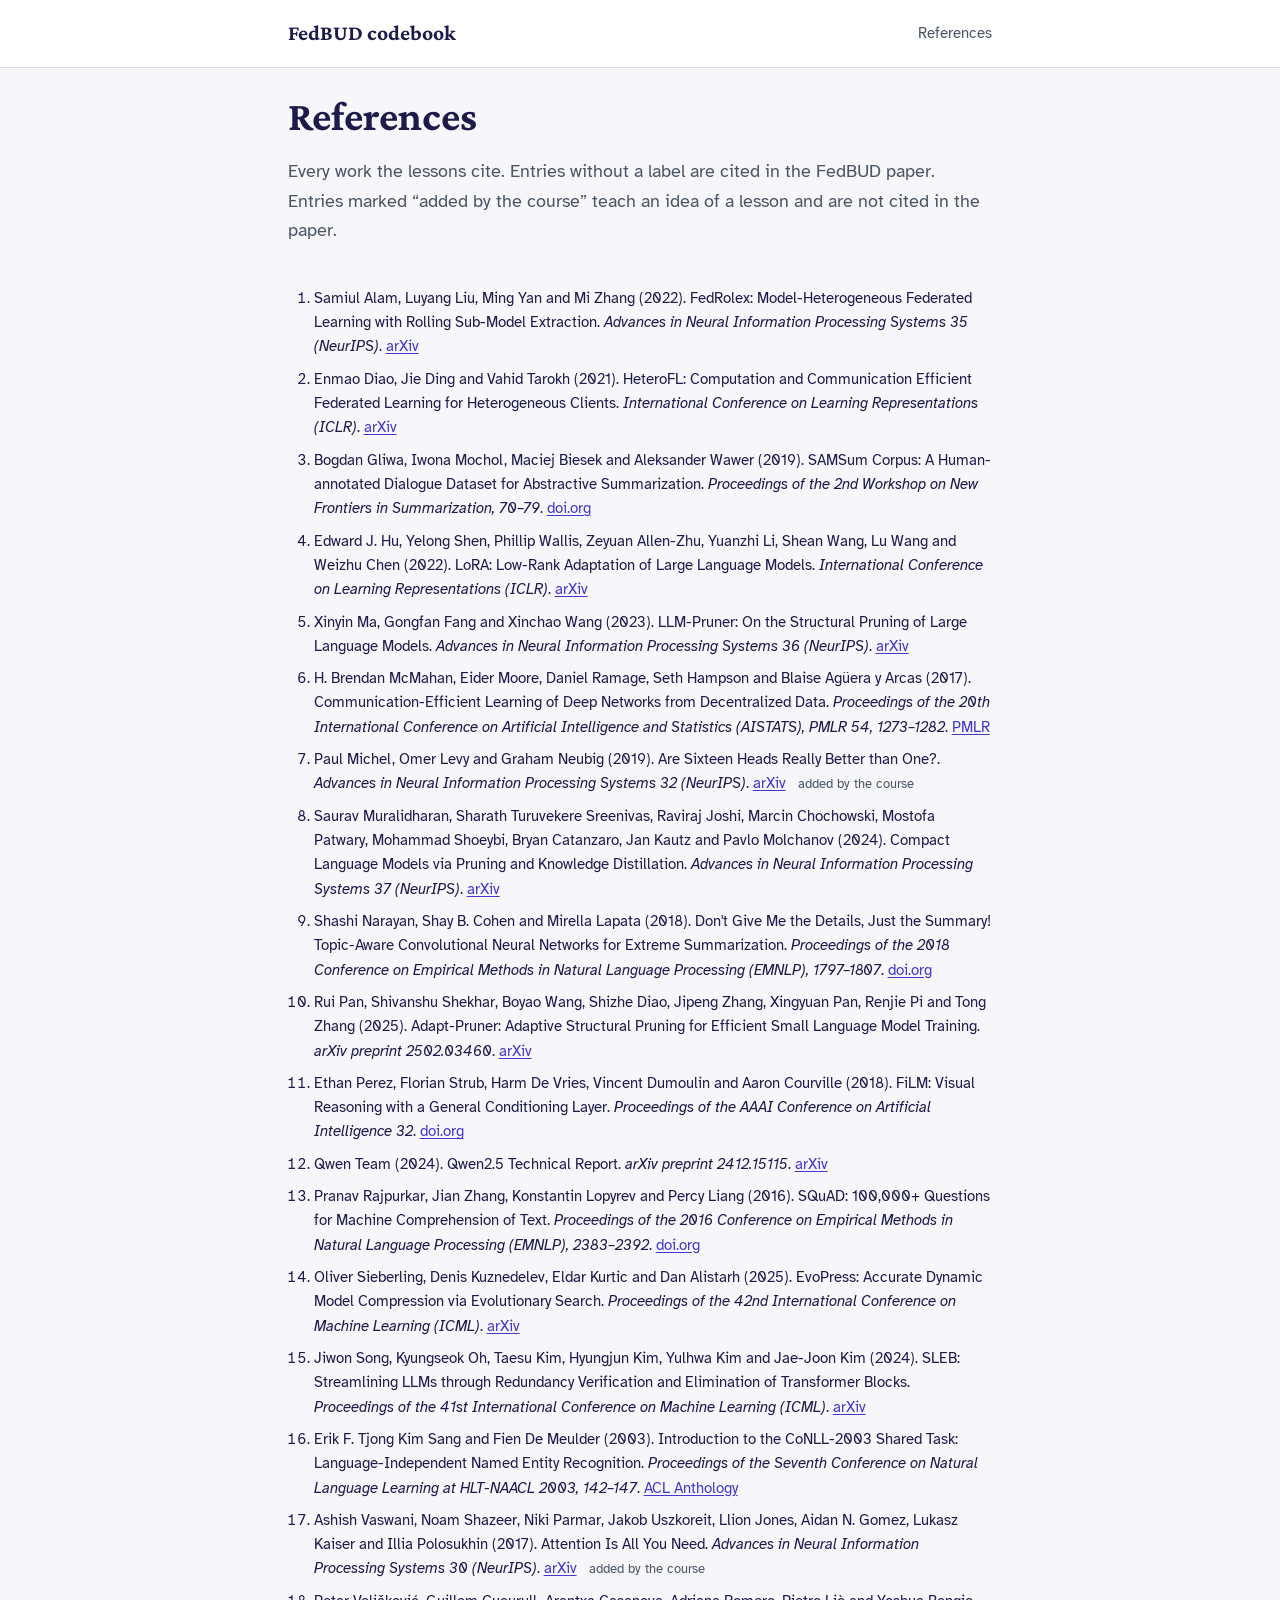
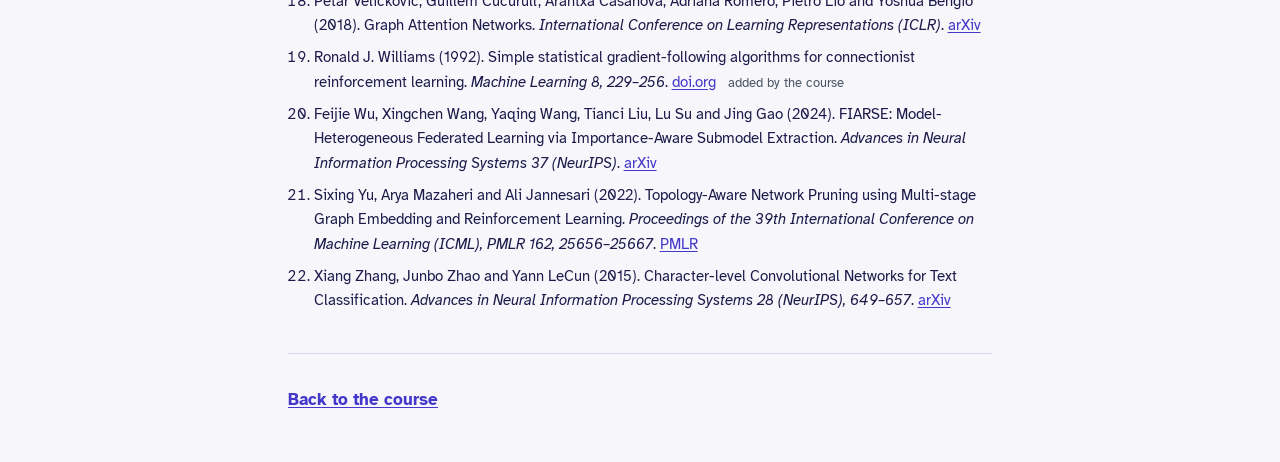
==== references.html @ 4c8d2fe1 "Round 3: a live figure in every lesson and verified citations - assets/js/anim.js: one engine for th" ====
<!doctype html>
<html lang="en">
<head>
<meta charset="utf-8">
<meta name="viewport" content="width=device-width, initial-scale=1">
<title>References | FedBUD codebook</title>
<meta name="description" content="Every work the FedBUD codebook cites, with links.">
<link rel="icon" type="image/svg+xml" href="assets/favicon.svg">
<link rel="preconnect" href="https://fonts.googleapis.com">
<link rel="preconnect" href="https://fonts.gstatic.com" crossorigin>
<link rel="stylesheet" href="https://fonts.googleapis.com/css2?family=Atkinson+Hyperlegible:wght@400;700&family=Crimson+Pro:wght@600;700&display=swap">
<link rel="stylesheet" href="assets/css/style.css">
</head>
<body>
<a class="skip-link" href="#main">Skip to the references</a>
<header class="site-header"><div class="inner">
  <a class="site-title" href="index.html">FedBUD codebook</a>
  <span class="lesson-count">References</span>
</div></header>

<main id="main">
  <h1>References</h1>
  <p class="lead">Every work the lessons cite. Entries without a label are cited in the FedBUD paper. Entries marked “added by the course” teach an idea of a lesson and are not cited in the paper.</p>
  <section class="references" aria-label="All references">
  <ol>
    <li id="ref-alam2022fedrolex">Samiul Alam, Luyang Liu, Ming Yan and Mi Zhang (2022). FedRolex: Model-Heterogeneous Federated Learning with Rolling Sub-Model Extraction. <em>Advances in Neural Information Processing Systems 35 (NeurIPS)</em>. <a href="https://arxiv.org/abs/2212.01548">arXiv</a></li>
    <li id="ref-diao2021heterofl">Enmao Diao, Jie Ding and Vahid Tarokh (2021). HeteroFL: Computation and Communication Efficient Federated Learning for Heterogeneous Clients. <em>International Conference on Learning Representations (ICLR)</em>. <a href="https://arxiv.org/abs/2010.01264">arXiv</a></li>
    <li id="ref-gliwa2019samsum">Bogdan Gliwa, Iwona Mochol, Maciej Biesek and Aleksander Wawer (2019). SAMSum Corpus: A Human-annotated Dialogue Dataset for Abstractive Summarization. <em>Proceedings of the 2nd Workshop on New Frontiers in Summarization, 70–79</em>. <a href="https://doi.org/10.18653/v1/D19-5409">doi.org</a></li>
    <li id="ref-hu2022lora">Edward J. Hu, Yelong Shen, Phillip Wallis, Zeyuan Allen-Zhu, Yuanzhi Li, Shean Wang, Lu Wang and Weizhu Chen (2022). LoRA: Low-Rank Adaptation of Large Language Models. <em>International Conference on Learning Representations (ICLR)</em>. <a href="https://arxiv.org/abs/2106.09685">arXiv</a></li>
    <li id="ref-ma2023llmpruner">Xinyin Ma, Gongfan Fang and Xinchao Wang (2023). LLM-Pruner: On the Structural Pruning of Large Language Models. <em>Advances in Neural Information Processing Systems 36 (NeurIPS)</em>. <a href="https://arxiv.org/abs/2305.11627">arXiv</a></li>
    <li id="ref-mcmahan2017">H. Brendan McMahan, Eider Moore, Daniel Ramage, Seth Hampson and Blaise Agüera y Arcas (2017). Communication-Efficient Learning of Deep Networks from Decentralized Data. <em>Proceedings of the 20th International Conference on Artificial Intelligence and Statistics (AISTATS), PMLR 54, 1273–1282</em>. <a href="https://proceedings.mlr.press/v54/mcmahan17a.html">PMLR</a></li>
    <li id="ref-michel2019heads">Paul Michel, Omer Levy and Graham Neubig (2019). Are Sixteen Heads Really Better than One?. <em>Advances in Neural Information Processing Systems 32 (NeurIPS)</em>. <a href="https://arxiv.org/abs/1905.10650">arXiv</a> <span class=ref-origin>added by the course</span></li>
    <li id="ref-muralidharan2024minitron">Saurav Muralidharan, Sharath Turuvekere Sreenivas, Raviraj Joshi, Marcin Chochowski, Mostofa Patwary, Mohammad Shoeybi, Bryan Catanzaro, Jan Kautz and Pavlo Molchanov (2024). Compact Language Models via Pruning and Knowledge Distillation. <em>Advances in Neural Information Processing Systems 37 (NeurIPS)</em>. <a href="https://arxiv.org/abs/2407.14679">arXiv</a></li>
    <li id="ref-narayan2018xsum">Shashi Narayan, Shay B. Cohen and Mirella Lapata (2018). Don&#x27;t Give Me the Details, Just the Summary! Topic-Aware Convolutional Neural Networks for Extreme Summarization. <em>Proceedings of the 2018 Conference on Empirical Methods in Natural Language Processing (EMNLP), 1797–1807</em>. <a href="https://doi.org/10.18653/v1/D18-1206">doi.org</a></li>
    <li id="ref-pan2025adaptpruner">Rui Pan, Shivanshu Shekhar, Boyao Wang, Shizhe Diao, Jipeng Zhang, Xingyuan Pan, Renjie Pi and Tong Zhang (2025). Adapt-Pruner: Adaptive Structural Pruning for Efficient Small Language Model Training. <em>arXiv preprint 2502.03460</em>. <a href="https://arxiv.org/abs/2502.03460">arXiv</a></li>
    <li id="ref-perez2018film">Ethan Perez, Florian Strub, Harm De Vries, Vincent Dumoulin and Aaron Courville (2018). FiLM: Visual Reasoning with a General Conditioning Layer. <em>Proceedings of the AAAI Conference on Artificial Intelligence 32</em>. <a href="https://doi.org/10.1609/aaai.v32i1.11671">doi.org</a></li>
    <li id="ref-qwen2024">Qwen Team (2024). Qwen2.5 Technical Report. <em>arXiv preprint 2412.15115</em>. <a href="https://arxiv.org/abs/2412.15115">arXiv</a></li>
    <li id="ref-rajpurkar2016squad">Pranav Rajpurkar, Jian Zhang, Konstantin Lopyrev and Percy Liang (2016). SQuAD: 100,000+ Questions for Machine Comprehension of Text. <em>Proceedings of the 2016 Conference on Empirical Methods in Natural Language Processing (EMNLP), 2383–2392</em>. <a href="https://doi.org/10.18653/v1/D16-1264">doi.org</a></li>
    <li id="ref-sieberling2025evopress">Oliver Sieberling, Denis Kuznedelev, Eldar Kurtic and Dan Alistarh (2025). EvoPress: Accurate Dynamic Model Compression via Evolutionary Search. <em>Proceedings of the 42nd International Conference on Machine Learning (ICML)</em>. <a href="https://arxiv.org/abs/2410.14649">arXiv</a></li>
    <li id="ref-song2024sleb">Jiwon Song, Kyungseok Oh, Taesu Kim, Hyungjun Kim, Yulhwa Kim and Jae-Joon Kim (2024). SLEB: Streamlining LLMs through Redundancy Verification and Elimination of Transformer Blocks. <em>Proceedings of the 41st International Conference on Machine Learning (ICML)</em>. <a href="https://arxiv.org/abs/2402.09025">arXiv</a></li>
    <li id="ref-tjong2003conll">Erik F. Tjong Kim Sang and Fien De Meulder (2003). Introduction to the CoNLL-2003 Shared Task: Language-Independent Named Entity Recognition. <em>Proceedings of the Seventh Conference on Natural Language Learning at HLT-NAACL 2003, 142–147</em>. <a href="https://aclanthology.org/W03-0419/">ACL Anthology</a></li>
    <li id="ref-vaswani2017">Ashish Vaswani, Noam Shazeer, Niki Parmar, Jakob Uszkoreit, Llion Jones, Aidan N. Gomez, Lukasz Kaiser and Illia Polosukhin (2017). Attention Is All You Need. <em>Advances in Neural Information Processing Systems 30 (NeurIPS)</em>. <a href="https://arxiv.org/abs/1706.03762">arXiv</a> <span class=ref-origin>added by the course</span></li>
    <li id="ref-velickovic2018gat">Petar Veličković, Guillem Cucurull, Arantxa Casanova, Adriana Romero, Pietro Liò and Yoshua Bengio (2018). Graph Attention Networks. <em>International Conference on Learning Representations (ICLR)</em>. <a href="https://arxiv.org/abs/1710.10903">arXiv</a></li>
    <li id="ref-williams1992reinforce">Ronald J. Williams (1992). Simple statistical gradient-following algorithms for connectionist reinforcement learning. <em>Machine Learning 8, 229–256</em>. <a href="https://doi.org/10.1007/BF00992696">doi.org</a> <span class=ref-origin>added by the course</span></li>
    <li id="ref-wu2024fiarse">Feijie Wu, Xingchen Wang, Yaqing Wang, Tianci Liu, Lu Su and Jing Gao (2024). FIARSE: Model-Heterogeneous Federated Learning via Importance-Aware Submodel Extraction. <em>Advances in Neural Information Processing Systems 37 (NeurIPS)</em>. <a href="https://arxiv.org/abs/2407.19389">arXiv</a></li>
    <li id="ref-yu2022gnnrl">Sixing Yu, Arya Mazaheri and Ali Jannesari (2022). Topology-Aware Network Pruning using Multi-stage Graph Embedding and Reinforcement Learning. <em>Proceedings of the 39th International Conference on Machine Learning (ICML), PMLR 162, 25656–25667</em>. <a href="https://proceedings.mlr.press/v162/yu22e.html">PMLR</a></li>
    <li id="ref-zhang2015agnews">Xiang Zhang, Junbo Zhao and Yann LeCun (2015). Character-level Convolutional Networks for Text Classification. <em>Advances in Neural Information Processing Systems 28 (NeurIPS), 649–657</em>. <a href="https://arxiv.org/abs/1509.01626">arXiv</a></li>
  </ol>
  </section>
  <nav class="lesson-nav" aria-label="Lessons">
    <a href="index.html">Back to the course</a>
  </nav>
</main>
</body>
</html>
---- assets/css/style.css ----
/* FedBUD codebook: one stylesheet for the index and every lesson.
   Style: minimal, light, content first. Headings in Crimson Pro, text in Atkinson Hyperlegible. */

:root {
  --color-primary: #4338ca;
  --color-primary-strong: #3730a3;
  --color-on-primary: #ffffff;
  --color-accent: #c2410c;
  --color-accent-soft: #ffedd5;
  --color-good: #15803d;
  --color-good-soft: #dcfce7;
  --color-bad: #b91c1c;
  --color-bad-soft: #fee2e2;
  --color-bg: #f7f7fb;
  --color-card: #ffffff;
  --color-text: #1e1b4b;
  --color-muted: #4b5563;
  --color-border: #d6d9ef;
  --color-code-bg: #f1f2f9;
  --client-1: #4338ca;
  --client-2: #c2410c;
  --client-3: #0f766e;
  --radius: 10px;
  --space-1: 4px;
  --space-2: 8px;
  --space-3: 16px;
  --space-4: 24px;
  --space-5: 40px;
  --font-head: "Crimson Pro", Georgia, "Times New Roman", serif;
  --font-body: "Atkinson Hyperlegible", "Segoe UI", system-ui, sans-serif;
  --font-code: ui-monospace, "Cascadia Code", Consolas, monospace;
  --measure: 46rem;
}

* { box-sizing: border-box; }

html { font-size: 100%; }

body {
  margin: 0;
  background: var(--color-bg);
  color: var(--color-text);
  font-family: var(--font-body);
  font-size: 1.0625rem;
  line-height: 1.6;
}

a { color: var(--color-primary); text-underline-offset: 2px; }
a:hover { color: var(--color-primary-strong); }

:focus-visible { outline: 3px solid var(--color-accent); outline-offset: 2px; border-radius: 4px; }

.skip-link {
  position: absolute; left: -999px; top: 0;
  background: var(--color-primary); color: var(--color-on-primary); padding: var(--space-2) var(--space-3);
}
.skip-link:focus { left: var(--space-3); top: var(--space-3); z-index: 10; }

/* ---------- page frame ---------- */
.site-header {
  background: var(--color-card);
  border-bottom: 1px solid var(--color-border);
}
.site-header .inner {
  max-width: var(--measure); margin: 0 auto; padding: var(--space-3);
  display: flex; align-items: center; justify-content: space-between; gap: var(--space-3); flex-wrap: wrap;
}
.site-title { font-family: var(--font-head); font-weight: 700; font-size: 1.35rem; text-decoration: none; color: var(--color-text); }
.lesson-count { color: var(--color-muted); font-size: 0.95rem; }

main { max-width: var(--measure); margin: 0 auto; padding: var(--space-4) var(--space-3) var(--space-5); }

h1, h2, h3 { font-family: var(--font-head); line-height: 1.2; margin: 0 0 var(--space-3); }
h1 { font-size: clamp(2rem, 5vw, 2.6rem); }
h2 { font-size: 1.6rem; margin-top: var(--space-5); }
h3 { font-size: 1.25rem; margin-top: var(--space-4); }
p { margin: 0 0 var(--space-3); }
.kicker { color: var(--color-accent); font-weight: 700; letter-spacing: 0.04em; text-transform: uppercase; font-size: 0.85rem; margin-bottom: var(--space-2); }
.lead { font-size: 1.15rem; color: var(--color-muted); }

/* ---------- cards ---------- */
.card {
  background: var(--color-card);
  border: 1px solid var(--color-border);
  border-radius: var(--radius);
  padding: var(--space-4);
  margin: var(--space-4) 0;
}
.card > :last-child { margin-bottom: 0; }
.card-title { font-family: var(--font-head); font-size: 1.3rem; font-weight: 700; margin: 0 0 var(--space-3); }

.term { font-weight: 700; }
.note { color: var(--color-muted); font-size: 0.95rem; }
.own-result { font-size: 0.9rem; color: var(--color-muted); font-style: italic; }

/* ---------- controls ---------- */
.control { margin: var(--space-3) 0; }
.control label { display: block; font-weight: 700; margin-bottom: var(--space-1); }
.control .row { display: flex; align-items: center; gap: var(--space-3); }
.control output { min-width: 6.5rem; font-variant-numeric: tabular-nums; font-weight: 700; color: var(--color-primary); }
input[type="range"] { flex: 1; min-width: 0; height: 44px; accent-color: var(--color-primary); cursor: pointer; }

.btn {
  display: inline-flex; align-items: center; justify-content: center; gap: var(--space-2);
  min-height: 44px; padding: 0 var(--space-3);
  border-radius: 8px; border: 1px solid var(--color-primary);
  background: var(--color-primary); color: var(--color-on-primary);
  font: inherit; font-weight: 700; cursor: pointer;
  transition: background-color 180ms ease, color 180ms ease;
}
.btn:hover { background: var(--color-primary-strong); }
.btn[disabled] { opacity: 0.55; cursor: not-allowed; }
.btn.secondary { background: var(--color-card); color: var(--color-primary); }
.btn.secondary:hover { background: var(--color-code-bg); }
.btn-row { display: flex; flex-wrap: wrap; gap: var(--space-2); margin: var(--space-3) 0; }

.toggle-grid { display: grid; grid-template-columns: repeat(auto-fill, minmax(44px, 1fr)); gap: var(--space-2); margin: var(--space-2) 0 var(--space-3); }
.toggle {
  min-height: 44px; border-radius: 8px; border: 2px solid var(--color-primary);
  background: var(--color-primary); color: var(--color-on-primary); font: inherit; font-weight: 700; cursor: pointer;
  transition: background-color 150ms ease, color 150ms ease;
}
.toggle[aria-pressed="false"] { background: var(--color-card); color: var(--color-muted); border-color: var(--color-border); text-decoration: line-through; }

/* ---------- meters and status ---------- */
.meter { margin: var(--space-2) 0 var(--space-3); }
.meter-label { display: flex; justify-content: space-between; gap: var(--space-2); font-size: 0.95rem; }
.meter-track { position: relative; height: 18px; background: var(--color-code-bg); border-radius: 9px; overflow: hidden; border: 1px solid var(--color-border); }
.meter-fill { height: 100%; background: var(--color-primary); border-radius: 9px; transition: width 200ms ease; }
.meter-fill.over { background: var(--color-bad); }
.meter-limit { position: absolute; top: -2px; bottom: -2px; width: 3px; background: var(--color-accent); }

.status { display: inline-block; padding: 2px 10px; border-radius: 999px; font-weight: 700; font-size: 0.9rem; white-space: nowrap; }
.status.good { background: var(--color-good-soft); color: var(--color-good); }
.status.bad { background: var(--color-bad-soft); color: var(--color-bad); }

.stats { display: grid; grid-template-columns: repeat(auto-fit, minmax(10rem, 1fr)); gap: var(--space-3); margin: var(--space-3) 0; }
.stat { background: var(--color-code-bg); border-radius: 8px; padding: var(--space-3); }
.stat .value { font-size: 1.5rem; font-weight: 700; font-variant-numeric: tabular-nums; }
.stat .label { color: var(--color-muted); font-size: 0.9rem; }

/* ---------- figures ---------- */
figure { margin: var(--space-3) 0; }
figcaption { color: var(--color-muted); font-size: 0.92rem; margin-top: var(--space-2); }
svg.chart { width: 100%; height: auto; display: block; }
svg.chart text { font-family: var(--font-body); font-size: 15px; fill: var(--color-muted); }
@media (max-width: 480px) { svg.chart text { font-size: 22px; } }
canvas { max-width: 100%; display: block; }

/* ---------- questions ---------- */
.question { border-left: 4px solid var(--color-accent); background: var(--color-card); border-radius: 0 var(--radius) var(--radius) 0; padding: var(--space-3) var(--space-4); margin: var(--space-3) 0; border-top: 1px solid var(--color-border); border-right: 1px solid var(--color-border); border-bottom: 1px solid var(--color-border); }
.question .q-label { font-weight: 700; color: var(--color-accent); font-size: 0.9rem; text-transform: uppercase; letter-spacing: 0.04em; }
.question .answer { margin-top: var(--space-3); padding: var(--space-3); background: var(--color-good-soft); border-radius: 8px; }
.question .answer[hidden] { display: none; }
.question input[type="text"], .question input[type="number"] {
  font: inherit; min-height: 44px; padding: 0 var(--space-2); border: 1px solid var(--color-border); border-radius: 8px; width: 9rem; max-width: 100%;
}
.choices { list-style: none; padding: 0; margin: var(--space-2) 0; }
.choices li { margin: var(--space-2) 0; }
.choices label { display: flex; gap: var(--space-2); align-items: flex-start; cursor: pointer; min-height: 44px; padding: var(--space-2); border-radius: 8px; border: 1px solid var(--color-border); }
.choices input { margin-top: 0.3rem; }
.feedback { font-weight: 700; margin-top: var(--space-2); }
.feedback.good { color: var(--color-good); }
.feedback.bad { color: var(--color-bad); }

/* ---------- code cells ---------- */
.codecell { border: 1px solid var(--color-border); border-radius: var(--radius); overflow: hidden; margin: var(--space-3) 0; background: var(--color-card); }
.codecell-head { display: flex; justify-content: space-between; align-items: center; gap: var(--space-2); padding: var(--space-2) var(--space-3); background: var(--color-code-bg); border-bottom: 1px solid var(--color-border); flex-wrap: wrap; }
.codecell-head .lang { font-family: var(--font-code); font-size: 0.85rem; color: var(--color-muted); }
.codecell textarea {
  display: block; width: 100%; min-height: 10rem; border: 0; resize: vertical;
  padding: var(--space-3); font-family: var(--font-code); font-size: 0.92rem; line-height: 1.5; color: var(--color-text); background: var(--color-card);
  tab-size: 4;
}
.codecell pre.out { margin: 0; padding: var(--space-3); border-top: 1px solid var(--color-border); background: #fbfbfe; font-family: var(--font-code); font-size: 0.9rem; white-space: pre-wrap; min-height: 2.5rem; }
.codecell pre.out.error { color: var(--color-bad); }

code { font-family: var(--font-code); background: var(--color-code-bg); padding: 1px 5px; border-radius: 4px; font-size: 0.92em; }

/* ---------- lesson navigation ---------- */
.lesson-nav { display: flex; justify-content: space-between; gap: var(--space-3); margin-top: var(--space-5); padding-top: var(--space-4); border-top: 1px solid var(--color-border); flex-wrap: wrap; }
.lesson-nav a { display: inline-flex; align-items: center; min-height: 44px; font-weight: 700; }
.summary { background: var(--color-accent-soft); border-radius: var(--radius); padding: var(--space-4); }
.summary h2 { margin-top: 0; }

/* ---------- index ---------- */
.lesson-list { list-style: none; padding: 0; margin: var(--space-4) 0; display: grid; gap: var(--space-3); }
.lesson-list a { display: grid; grid-template-columns: 3rem 1fr; gap: var(--space-3); align-items: start; text-decoration: none; color: inherit; background: var(--color-card); border: 1px solid var(--color-border); border-radius: var(--radius); padding: var(--space-3); transition: border-color 180ms ease; }
.lesson-list a:hover { border-color: var(--color-primary); }
.lesson-list .num { font-family: var(--font-head); font-size: 1.8rem; font-weight: 700; color: var(--color-primary); line-height: 1; }
.lesson-list .t { font-weight: 700; display: block; }
.lesson-list .d { color: var(--color-muted); font-size: 0.95rem; }

.legend { display: flex; flex-wrap: wrap; gap: var(--space-3); font-size: 0.92rem; color: var(--color-muted); margin: var(--space-2) 0; }
.legend span::before { content: ""; display: inline-block; width: 12px; height: 12px; border-radius: 3px; margin-right: 6px; vertical-align: -1px; background: var(--swatch); }

table.data { border-collapse: collapse; width: 100%; font-size: 0.95rem; font-variant-numeric: tabular-nums; }
table.data th, table.data td { text-align: left; padding: var(--space-2); border-bottom: 1px solid var(--color-border); }
.table-wrap { overflow-x: auto; }

.sr-only { position: absolute; width: 1px; height: 1px; padding: 0; margin: -1px; overflow: hidden; clip: rect(0 0 0 0); border: 0; }

input.check { width: 22px; height: 22px; vertical-align: -4px; margin-right: var(--space-2); accent-color: var(--color-primary); cursor: pointer; }
select.select { font: inherit; min-height: 44px; padding: 0 var(--space-2); border-radius: 8px; border: 1px solid var(--color-border); background: var(--color-card); color: var(--color-text); cursor: pointer; }

@media (max-width: 480px) {
  .meter-label { flex-direction: column; gap: 0; }
  .card { padding: var(--space-3); }
  .question { padding: var(--space-3); }
  .control .row { flex-wrap: wrap; }
  .control output { min-width: 0; }
}

@media (prefers-reduced-motion: reduce) {
  *, *::before, *::after { transition: none !important; animation: none !important; scroll-behavior: auto !important; }
}

/* ---------- live figures (assets/js/anim.js) ---------- */
figure.anim { background: var(--color-card); border: 1px solid var(--color-border); border-radius: var(--radius); padding: var(--space-3); }
figure.anim svg { width: 100%; height: auto; display: block; }
.anim-canvas { overflow-x: auto; }
.anim-canvas svg { min-width: 560px; }
figure.anim svg text { font-family: var(--font-body); font-size: 15px; fill: var(--color-text); }
.anim-controls { display: flex; flex-wrap: wrap; align-items: center; gap: var(--space-2); margin-top: var(--space-3); }
.anim-controls .btn { min-width: 5.5rem; }
.anim-speed { display: inline-flex; align-items: center; gap: var(--space-2); font-weight: 700; min-height: 44px; }
.anim-speed select { min-height: 44px; font: inherit; padding: 0 var(--space-2); border: 1px solid var(--color-border); border-radius: 8px; background: var(--color-card); color: var(--color-text); }
.anim-status { margin: var(--space-2) 0 0; min-height: 3.2em; font-variant-numeric: tabular-nums; }
@media (prefers-reduced-motion: reduce) { * { scroll-behavior: auto !important; } }

/* ---------- citations and reference lists ---------- */
sup.cite { line-height: 0; font-size: 0.75em; }
sup.cite a { text-decoration: underline; text-underline-offset: 1px; padding: 0 1px; }
.references { margin-top: var(--space-5); font-size: 0.95rem; }
.references ol { padding-left: 1.6rem; }
.references li { margin: var(--space-2) 0; }
.references li:target { background: var(--color-accent-soft); border-radius: 6px; }
.references .back { margin-left: var(--space-1); }
.ref-origin { display: inline-block; margin-left: var(--space-2); font-size: 0.8rem; color: var(--color-muted); }

.anim-choice .btn[aria-pressed="true"] { background: var(--color-primary); color: var(--color-on-primary); }
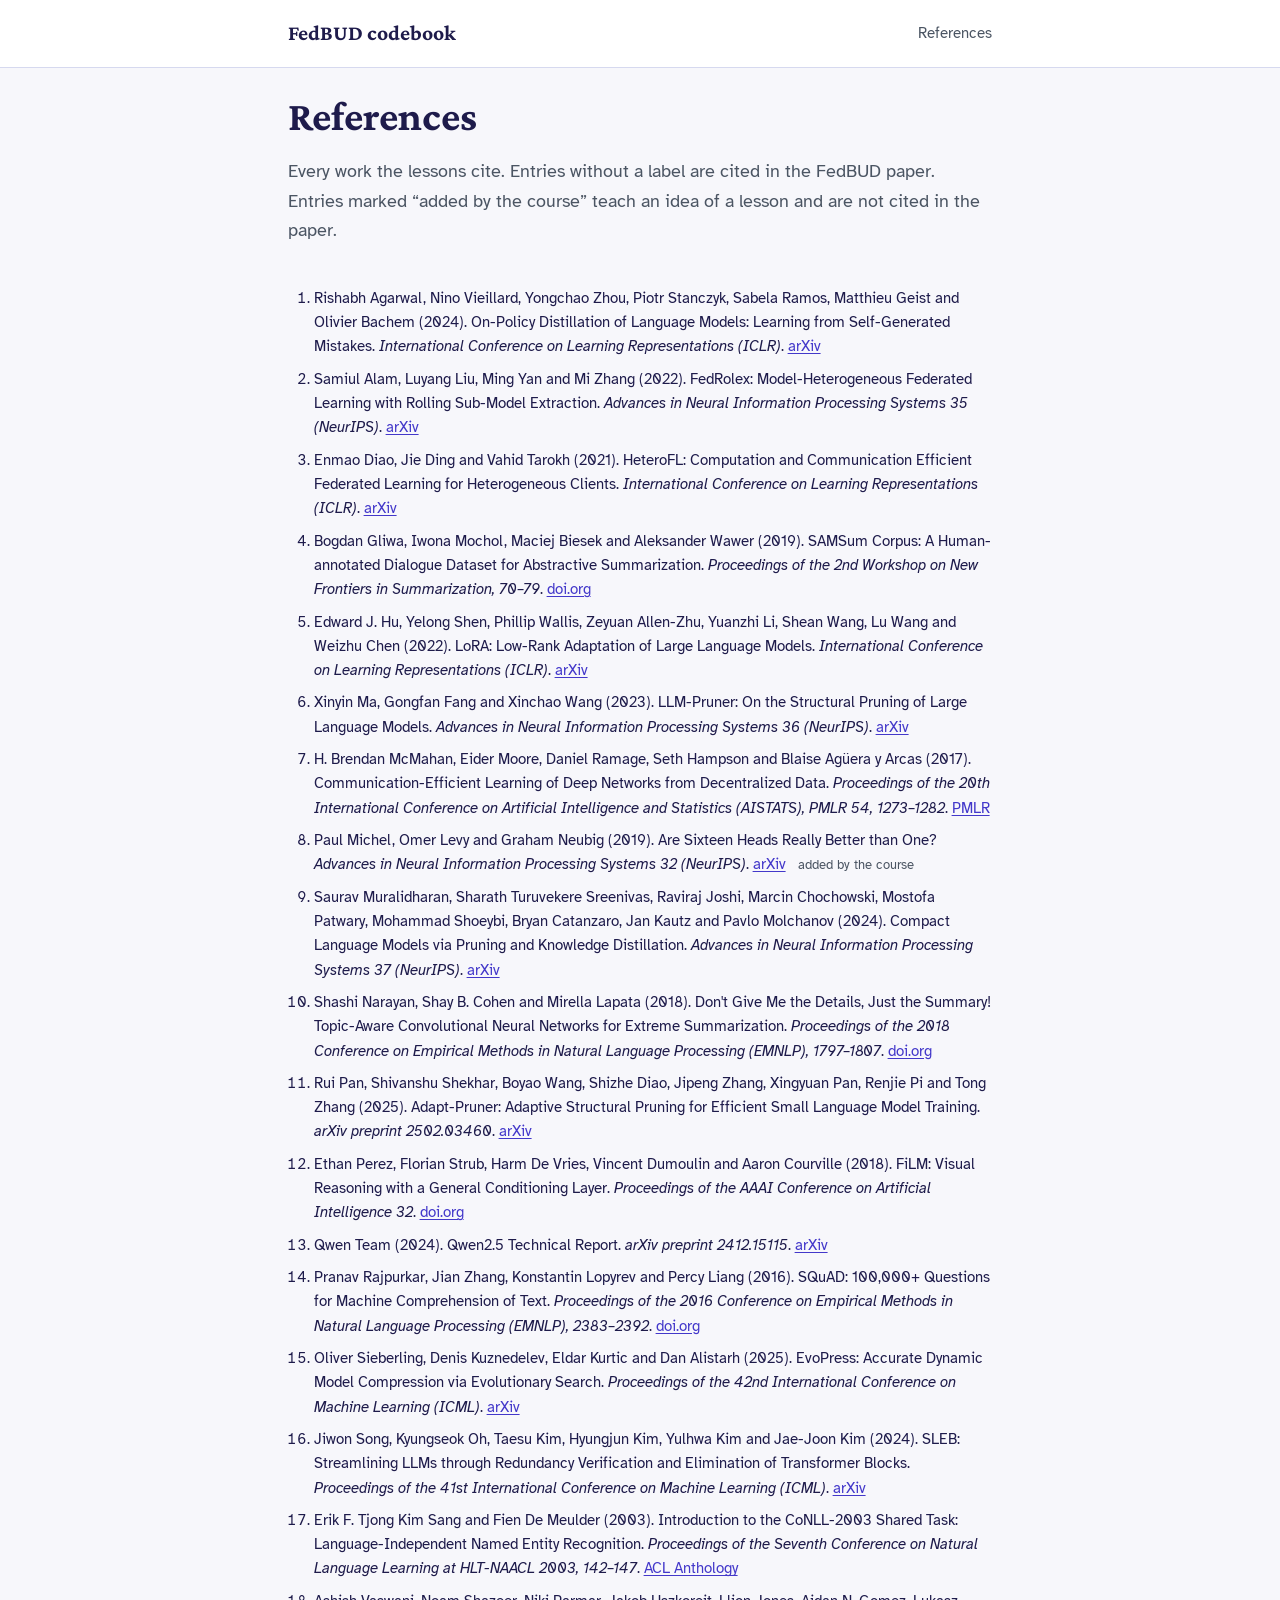
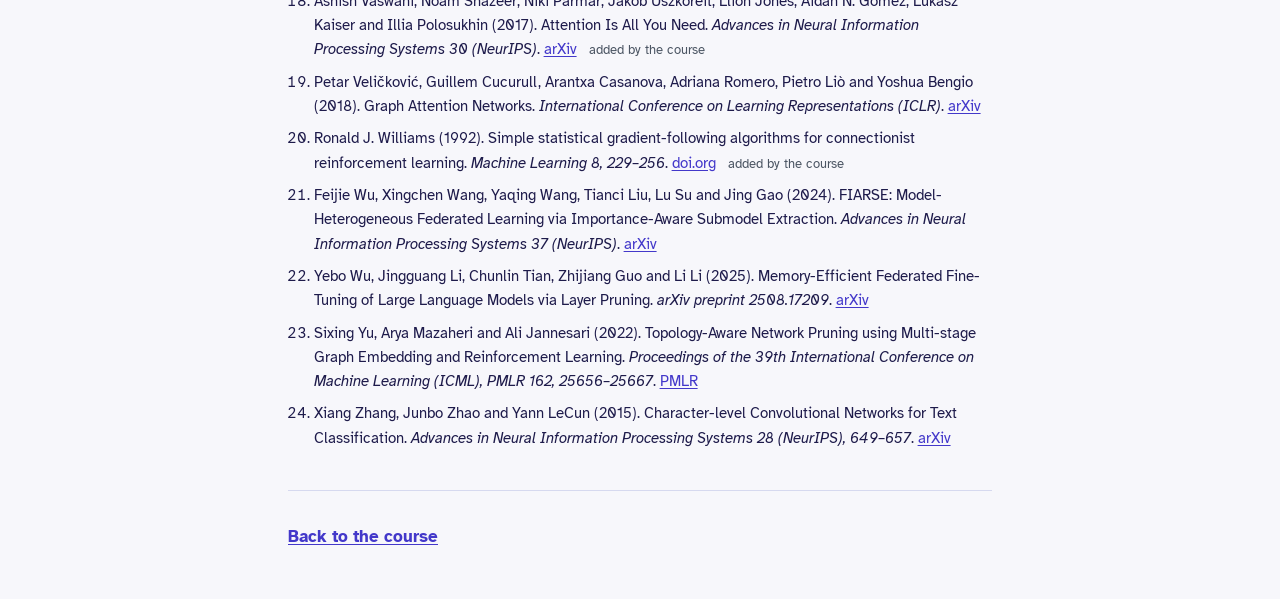
==== commit 816e9228: "Round 3 review fixes: phone layout, label collisions, paper facts, citations - fig01: white "too big" ====
--- a/references.html
+++ b/references.html
@@ -23,13 +23,14 @@
   <p class="lead">Every work the lessons cite. Entries without a label are cited in the FedBUD paper. Entries marked “added by the course” teach an idea of a lesson and are not cited in the paper.</p>
   <section class="references" aria-label="All references">
   <ol>
+    <li id="ref-agarwal2024gkd">Rishabh Agarwal, Nino Vieillard, Yongchao Zhou, Piotr Stanczyk, Sabela Ramos, Matthieu Geist and Olivier Bachem (2024). On-Policy Distillation of Language Models: Learning from Self-Generated Mistakes. <em>International Conference on Learning Representations (ICLR)</em>. <a href="https://arxiv.org/abs/2306.13649">arXiv</a></li>
     <li id="ref-alam2022fedrolex">Samiul Alam, Luyang Liu, Ming Yan and Mi Zhang (2022). FedRolex: Model-Heterogeneous Federated Learning with Rolling Sub-Model Extraction. <em>Advances in Neural Information Processing Systems 35 (NeurIPS)</em>. <a href="https://arxiv.org/abs/2212.01548">arXiv</a></li>
     <li id="ref-diao2021heterofl">Enmao Diao, Jie Ding and Vahid Tarokh (2021). HeteroFL: Computation and Communication Efficient Federated Learning for Heterogeneous Clients. <em>International Conference on Learning Representations (ICLR)</em>. <a href="https://arxiv.org/abs/2010.01264">arXiv</a></li>
     <li id="ref-gliwa2019samsum">Bogdan Gliwa, Iwona Mochol, Maciej Biesek and Aleksander Wawer (2019). SAMSum Corpus: A Human-annotated Dialogue Dataset for Abstractive Summarization. <em>Proceedings of the 2nd Workshop on New Frontiers in Summarization, 70–79</em>. <a href="https://doi.org/10.18653/v1/D19-5409">doi.org</a></li>
     <li id="ref-hu2022lora">Edward J. Hu, Yelong Shen, Phillip Wallis, Zeyuan Allen-Zhu, Yuanzhi Li, Shean Wang, Lu Wang and Weizhu Chen (2022). LoRA: Low-Rank Adaptation of Large Language Models. <em>International Conference on Learning Representations (ICLR)</em>. <a href="https://arxiv.org/abs/2106.09685">arXiv</a></li>
     <li id="ref-ma2023llmpruner">Xinyin Ma, Gongfan Fang and Xinchao Wang (2023). LLM-Pruner: On the Structural Pruning of Large Language Models. <em>Advances in Neural Information Processing Systems 36 (NeurIPS)</em>. <a href="https://arxiv.org/abs/2305.11627">arXiv</a></li>
     <li id="ref-mcmahan2017">H. Brendan McMahan, Eider Moore, Daniel Ramage, Seth Hampson and Blaise Agüera y Arcas (2017). Communication-Efficient Learning of Deep Networks from Decentralized Data. <em>Proceedings of the 20th International Conference on Artificial Intelligence and Statistics (AISTATS), PMLR 54, 1273–1282</em>. <a href="https://proceedings.mlr.press/v54/mcmahan17a.html">PMLR</a></li>
-    <li id="ref-michel2019heads">Paul Michel, Omer Levy and Graham Neubig (2019). Are Sixteen Heads Really Better than One?. <em>Advances in Neural Information Processing Systems 32 (NeurIPS)</em>. <a href="https://arxiv.org/abs/1905.10650">arXiv</a> <span class=ref-origin>added by the course</span></li>
+    <li id="ref-michel2019heads">Paul Michel, Omer Levy and Graham Neubig (2019). Are Sixteen Heads Really Better than One? <em>Advances in Neural Information Processing Systems 32 (NeurIPS)</em>. <a href="https://arxiv.org/abs/1905.10650">arXiv</a> <span class="ref-origin">added by the course</span></li>
     <li id="ref-muralidharan2024minitron">Saurav Muralidharan, Sharath Turuvekere Sreenivas, Raviraj Joshi, Marcin Chochowski, Mostofa Patwary, Mohammad Shoeybi, Bryan Catanzaro, Jan Kautz and Pavlo Molchanov (2024). Compact Language Models via Pruning and Knowledge Distillation. <em>Advances in Neural Information Processing Systems 37 (NeurIPS)</em>. <a href="https://arxiv.org/abs/2407.14679">arXiv</a></li>
     <li id="ref-narayan2018xsum">Shashi Narayan, Shay B. Cohen and Mirella Lapata (2018). Don&#x27;t Give Me the Details, Just the Summary! Topic-Aware Convolutional Neural Networks for Extreme Summarization. <em>Proceedings of the 2018 Conference on Empirical Methods in Natural Language Processing (EMNLP), 1797–1807</em>. <a href="https://doi.org/10.18653/v1/D18-1206">doi.org</a></li>
     <li id="ref-pan2025adaptpruner">Rui Pan, Shivanshu Shekhar, Boyao Wang, Shizhe Diao, Jipeng Zhang, Xingyuan Pan, Renjie Pi and Tong Zhang (2025). Adapt-Pruner: Adaptive Structural Pruning for Efficient Small Language Model Training. <em>arXiv preprint 2502.03460</em>. <a href="https://arxiv.org/abs/2502.03460">arXiv</a></li>
@@ -39,10 +40,11 @@
     <li id="ref-sieberling2025evopress">Oliver Sieberling, Denis Kuznedelev, Eldar Kurtic and Dan Alistarh (2025). EvoPress: Accurate Dynamic Model Compression via Evolutionary Search. <em>Proceedings of the 42nd International Conference on Machine Learning (ICML)</em>. <a href="https://arxiv.org/abs/2410.14649">arXiv</a></li>
     <li id="ref-song2024sleb">Jiwon Song, Kyungseok Oh, Taesu Kim, Hyungjun Kim, Yulhwa Kim and Jae-Joon Kim (2024). SLEB: Streamlining LLMs through Redundancy Verification and Elimination of Transformer Blocks. <em>Proceedings of the 41st International Conference on Machine Learning (ICML)</em>. <a href="https://arxiv.org/abs/2402.09025">arXiv</a></li>
     <li id="ref-tjong2003conll">Erik F. Tjong Kim Sang and Fien De Meulder (2003). Introduction to the CoNLL-2003 Shared Task: Language-Independent Named Entity Recognition. <em>Proceedings of the Seventh Conference on Natural Language Learning at HLT-NAACL 2003, 142–147</em>. <a href="https://aclanthology.org/W03-0419/">ACL Anthology</a></li>
-    <li id="ref-vaswani2017">Ashish Vaswani, Noam Shazeer, Niki Parmar, Jakob Uszkoreit, Llion Jones, Aidan N. Gomez, Lukasz Kaiser and Illia Polosukhin (2017). Attention Is All You Need. <em>Advances in Neural Information Processing Systems 30 (NeurIPS)</em>. <a href="https://arxiv.org/abs/1706.03762">arXiv</a> <span class=ref-origin>added by the course</span></li>
+    <li id="ref-vaswani2017">Ashish Vaswani, Noam Shazeer, Niki Parmar, Jakob Uszkoreit, Llion Jones, Aidan N. Gomez, Lukasz Kaiser and Illia Polosukhin (2017). Attention Is All You Need. <em>Advances in Neural Information Processing Systems 30 (NeurIPS)</em>. <a href="https://arxiv.org/abs/1706.03762">arXiv</a> <span class="ref-origin">added by the course</span></li>
     <li id="ref-velickovic2018gat">Petar Veličković, Guillem Cucurull, Arantxa Casanova, Adriana Romero, Pietro Liò and Yoshua Bengio (2018). Graph Attention Networks. <em>International Conference on Learning Representations (ICLR)</em>. <a href="https://arxiv.org/abs/1710.10903">arXiv</a></li>
-    <li id="ref-williams1992reinforce">Ronald J. Williams (1992). Simple statistical gradient-following algorithms for connectionist reinforcement learning. <em>Machine Learning 8, 229–256</em>. <a href="https://doi.org/10.1007/BF00992696">doi.org</a> <span class=ref-origin>added by the course</span></li>
+    <li id="ref-williams1992reinforce">Ronald J. Williams (1992). Simple statistical gradient-following algorithms for connectionist reinforcement learning. <em>Machine Learning 8, 229–256</em>. <a href="https://doi.org/10.1007/BF00992696">doi.org</a> <span class="ref-origin">added by the course</span></li>
     <li id="ref-wu2024fiarse">Feijie Wu, Xingchen Wang, Yaqing Wang, Tianci Liu, Lu Su and Jing Gao (2024). FIARSE: Model-Heterogeneous Federated Learning via Importance-Aware Submodel Extraction. <em>Advances in Neural Information Processing Systems 37 (NeurIPS)</em>. <a href="https://arxiv.org/abs/2407.19389">arXiv</a></li>
+    <li id="ref-wu2025fedpruner">Yebo Wu, Jingguang Li, Chunlin Tian, Zhijiang Guo and Li Li (2025). Memory-Efficient Federated Fine-Tuning of Large Language Models via Layer Pruning. <em>arXiv preprint 2508.17209</em>. <a href="https://arxiv.org/abs/2508.17209">arXiv</a></li>
     <li id="ref-yu2022gnnrl">Sixing Yu, Arya Mazaheri and Ali Jannesari (2022). Topology-Aware Network Pruning using Multi-stage Graph Embedding and Reinforcement Learning. <em>Proceedings of the 39th International Conference on Machine Learning (ICML), PMLR 162, 25656–25667</em>. <a href="https://proceedings.mlr.press/v162/yu22e.html">PMLR</a></li>
     <li id="ref-zhang2015agnews">Xiang Zhang, Junbo Zhao and Yann LeCun (2015). Character-level Convolutional Networks for Text Classification. <em>Advances in Neural Information Processing Systems 28 (NeurIPS), 649–657</em>. <a href="https://arxiv.org/abs/1509.01626">arXiv</a></li>
   </ol>
--- a/assets/css/style.css
+++ b/assets/css/style.css
@@ -218,8 +218,10 @@
 /* ---------- live figures (assets/js/anim.js) ---------- */
 figure.anim { background: var(--color-card); border: 1px solid var(--color-border); border-radius: var(--radius); padding: var(--space-3); }
 figure.anim svg { width: 100%; height: auto; display: block; }
-.anim-canvas { overflow-x: auto; }
-.anim-canvas svg { min-width: 560px; }
+.anim-canvas { overflow-x: auto; position: relative; }
+.anim-canvas.scrolls:not(.at-end) { -webkit-mask-image: linear-gradient(to right, #000 82%, transparent); mask-image: linear-gradient(to right, #000 82%, transparent); }
+.anim-scroll-hint { margin: 0 0 var(--space-2); font-size: 0.9rem; font-weight: 700; color: var(--color-muted); }
+.anim-scroll-hint[hidden] { display: none; }
 figure.anim svg text { font-family: var(--font-body); font-size: 15px; fill: var(--color-text); }
 .anim-controls { display: flex; flex-wrap: wrap; align-items: center; gap: var(--space-2); margin-top: var(--space-3); }
 .anim-controls .btn { min-width: 5.5rem; }
